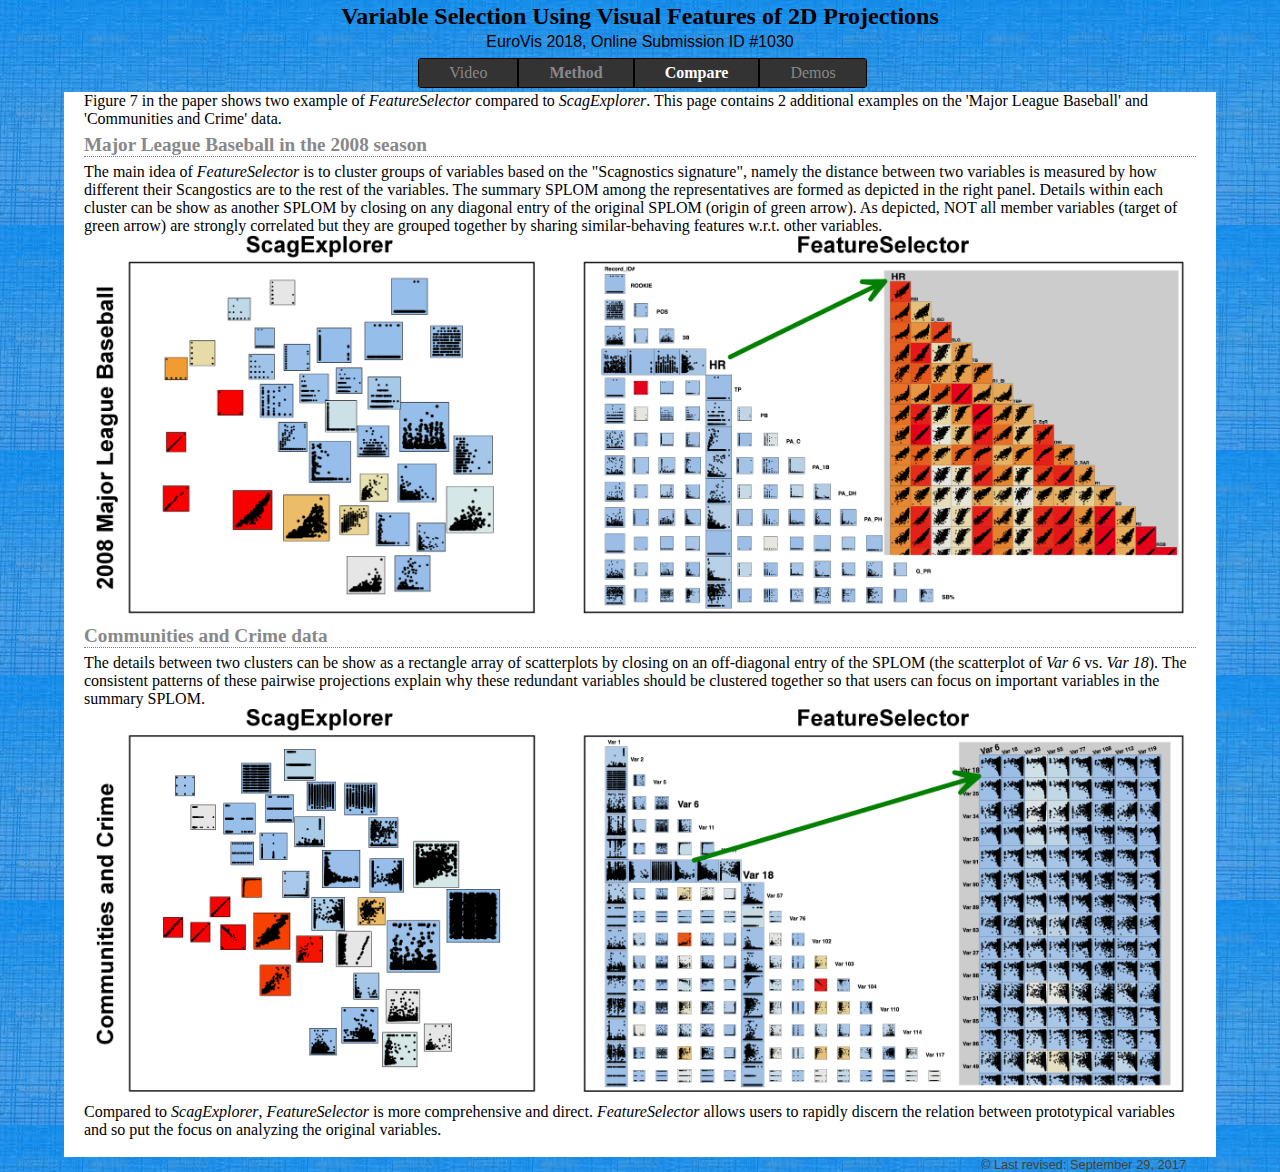
==== compare.html @ 47481838 "update" ====
<!DOCTYPE html PUBLIC "-//W3C//DTD XHTML 1.1//EN" "http://www.w3.org/TR/xhtml11/DTD/xhtml11.dtd">

<html>
<head>
<meta http-equiv="content-type" content="text/html; charset=iso-8859-1"/>
<meta name="description" content="FeatureSelector: Variable Selection Using Visual Features of 2D Projections"/>
<meta name="keywords" content="FeatureSelector,Scagnostics"/> 
<meta name="author" content="FeatureSelector"/> 
<link rel="stylesheet" type="text/css" href="styles/default.css" media="screen"/>
<link rel="shortcut icon" href="styles/FeatureSelector.png">

<title>FeatureSelector</title>
</head>

<body>

<div class="container">
	<div class="navigation">
		<h1>Variable Selection Using Visual Features of 2D Projections</h1>
		<h2>EuroVis 2018, Online Submission ID #1030 </h2>
		
		<div id="menu">
			<nav>
			  <ul>
			  <li><a href="index.html"><span style="color:#888">Video</span></a></li>
			  <li><a href="method.html"><b><span style="color:#888">Method</span></b></a></li>
			  <li><a href="compare.html"><b><span style="color:#fff">Compare</span></b></a>
			  <li><a href="demos.html"><span style="color:#888">Demos</span></a></li>  
			  </li>  
			  </ul>
			</nav>
		</div>
		
	</div>
	<div class="holder">
  	
Figure 7 in the paper shows two example of <i>FeatureSelector</i> compared to <i>ScagExplorer</i>. This page contains 2 additional examples on the 'Major League Baseball' and 'Communities and Crime' data.

<h3>Major League Baseball in the 2008 season</h3>
The main idea of <i>FeatureSelector</i> is to cluster groups of variables based on the "Scagnostics signature", namely the distance between two variables is measured by how different their Scangostics are to the rest of the variables. The summary SPLOM among the representatives are formed as depicted in the right panel. Details within each cluster can be show as another SPLOM by closing on any diagonal entry of the original SPLOM (origin of green arrow). As depicted, NOT all member variables (target of green arrow) are strongly correlated but they are grouped together by sharing similar-behaving features w.r.t. other variables.

<center><img src="figures/Figure9d.png" width="98%" alt="DycomDetector" /></center>

<h3>Communities and Crime data</h3>
The details between two clusters can be show as a rectangle array of scatterplots by closing on an off-diagonal entry of the SPLOM (the scatterplot of <i>Var 6</i> vs. <i>Var 18</i>). The consistent patterns of these pairwise projections explain why these redundant variables should be clustered together so that users can focus on important variables in the summary SPLOM.

<center><img src="figures/Figure9c.png" width="98%" alt="DycomDetector" /></center>

Compared to <i>ScagExplorer</i>, <i>FeatureSelector</i> is more comprehensive and direct. <i>FeatureSelector</i> allows users to rapidly discern the relation between prototypical variables and so put the focus on analyzing the original variables. <br><br>

	
</div>

<div class="footer">
		<span class="right">&copy; Last revised: September 29, 2017</span>
		<div class="clearer"><span></span></div>
	</div>
</div>
</body>
</html>
---- styles/default.css ----
/*
Template name: Twilight
Template URI: http://templates.arcsin.se/twilight-website-template/
Release date: 2006-11-21
Description: A dark and mysterious single column template.
Author: Viktor Persson
Author URI: http://arcsin.se/

This template is licensed under a Creative Commons Attribution 2.5 License:
http://templates.arcsin.se/license/
*/

/* standard elements */

body {
	background: #000 url(./pattern4.jpeg) repeat;
    color: #000;
	margin: 0;
    width: 100%; 
    height: 100%;
    overflow: visible;
}

h1 {
    font-size: 1.5em;
	margin-top: 3px;
    margin-bottom: 2px;
	padding-top: 0px;
    padding-bottom: 0px;
    color: #000;
	text-align: center;
}

h2 {
    font-size: 1.0em;
    margin-top: 3px;
	margin-bottom: 2px;
	color: #000;
	padding-top: 0px;
    padding-left: 0px;
    text-align: center;
    font: normal 100% "sans-serif",sans-serif;
}

h3 {
    font-size: 1.2em;
	margin-bottom: 6px;
    margin-top: 1px;
    padding-top: 5px;
    color: #888;
	border-bottom: 1px dotted rgba(110, 110, 110, 0.9);
}

h4 {
    font-size: 1.1em;
    margin-bottom: 6px;
    margin-top: 1px;
    padding-top: 5px;
    color: #888;
}

ol {
    margin-top: 5px;
    margin-bottom: 10px;
    margin-left: 6px;
    overflow: hidden;
}

ul {
    margin-top: 5px;
    margin-bottom: 0px;
    margin-left: 5px;
    overflow: hidden;
}


a {
    color: #008;
    text-decoration: none;
}

a:hover {color: #44F;
    text-decoration: underline;
}


nav {
    color: #000;
    font-size: 16px;  
    text-align: center;
}

nav ul {
    background: #333; 
    padding: 0 0 0px;
    list-style: none;
    position: relative;
    display: inline-table;
    border-radius: 4px;
}
    
nav ul li {
    float: left;
    border: 1px solid;
}
nav ul li:hover {
    background: #cce2ff;
}

nav ul li a {
    display: block; padding: 5px 30px;
}
        
   
        
        
.container {
	margin: 0 auto;
	width: 90%;
}


/* holders */
.holder {
	padding: 15 15 15 15px;
	background: #fff;
	padding-bottom: 0px;
	padding-left: 20px;
	padding-right: 20px;
	 font-weight: normal;
    
}


.footer {
	clear: both;
	height: 0px;
}


/* footer */
.footer {
	border-bottom: 1px;
	background-position: left bottom;
	color: #776;
	font-size: 0.8em;
	padding: 0px 30px 0;
}
.footer .right, .footer .right a {color: #443;}
.footer .right a:hover {color: #665;}

/* floats */
.left {float: left;}
.right {float: right;
	font: normal 100% "Lucida Sans Unicode",sans-serif;
	}
.clearer {clear: both;}
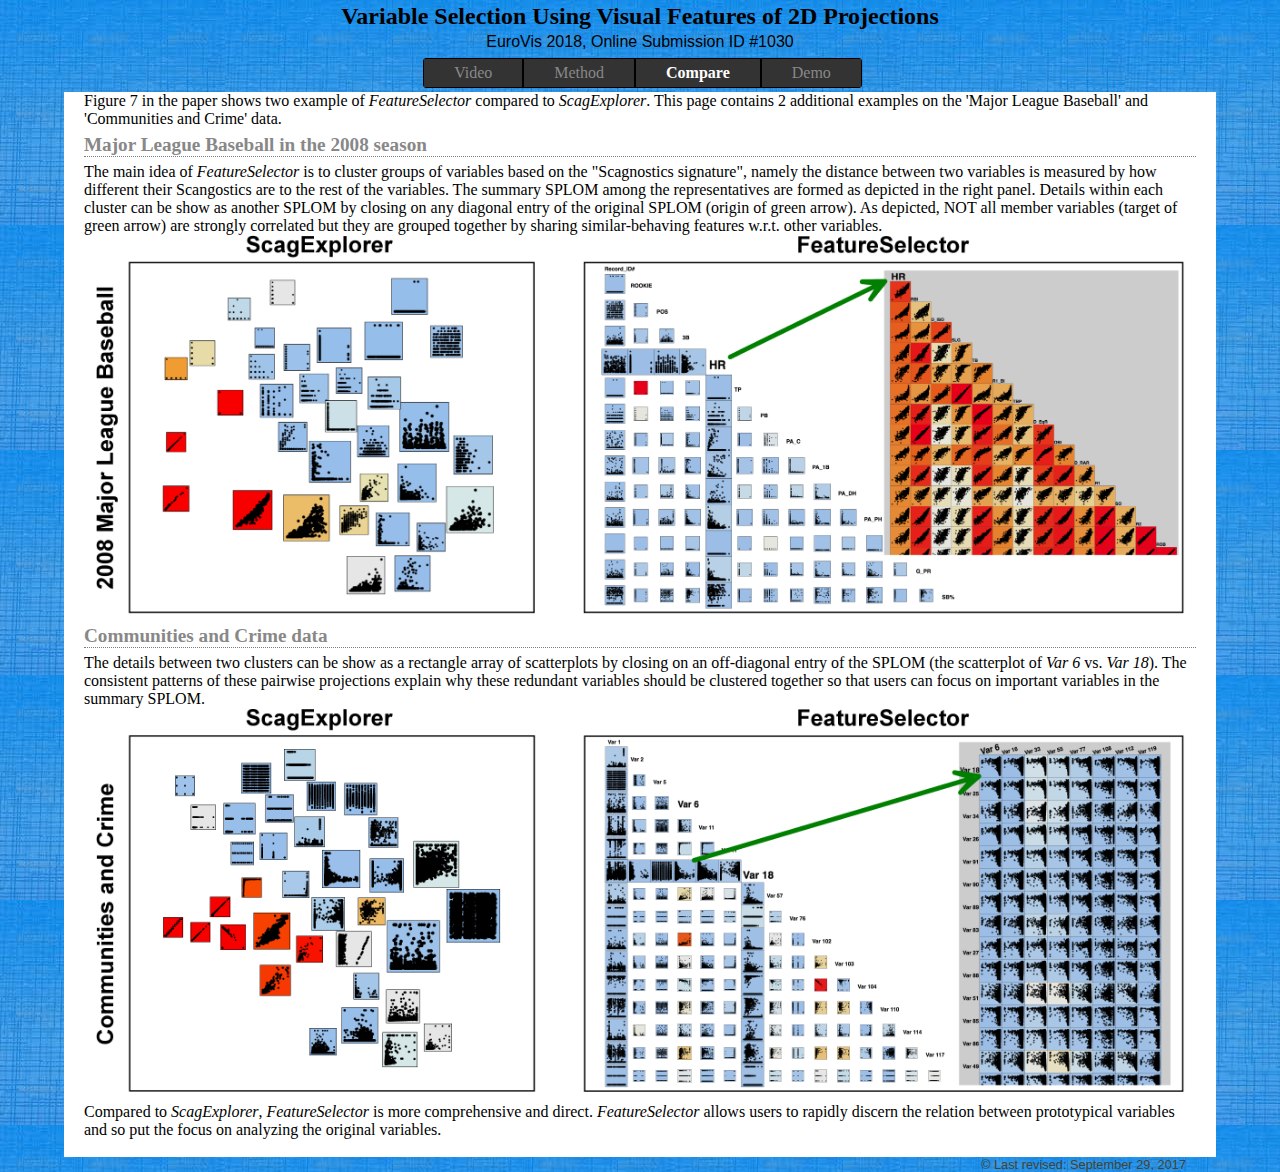
==== commit 31a9d7aa: "update" ====
--- a/compare.html
+++ b/compare.html
@@ -23,9 +23,9 @@
 			<nav>
 			  <ul>
 			  <li><a href="index.html"><span style="color:#888">Video</span></a></li>
-			  <li><a href="method.html"><b><span style="color:#888">Method</span></b></a></li>
+			  <li><a href="method.html"><span style="color:#888">Method</span></a></li>
 			  <li><a href="compare.html"><b><span style="color:#fff">Compare</span></b></a>
-			  <li><a href="demos.html"><span style="color:#888">Demos</span></a></li>  
+			  <li><a href="demos.html"><span style="color:#888">Demo</span></a></li>  
 			  </li>  
 			  </ul>
 			</nav>
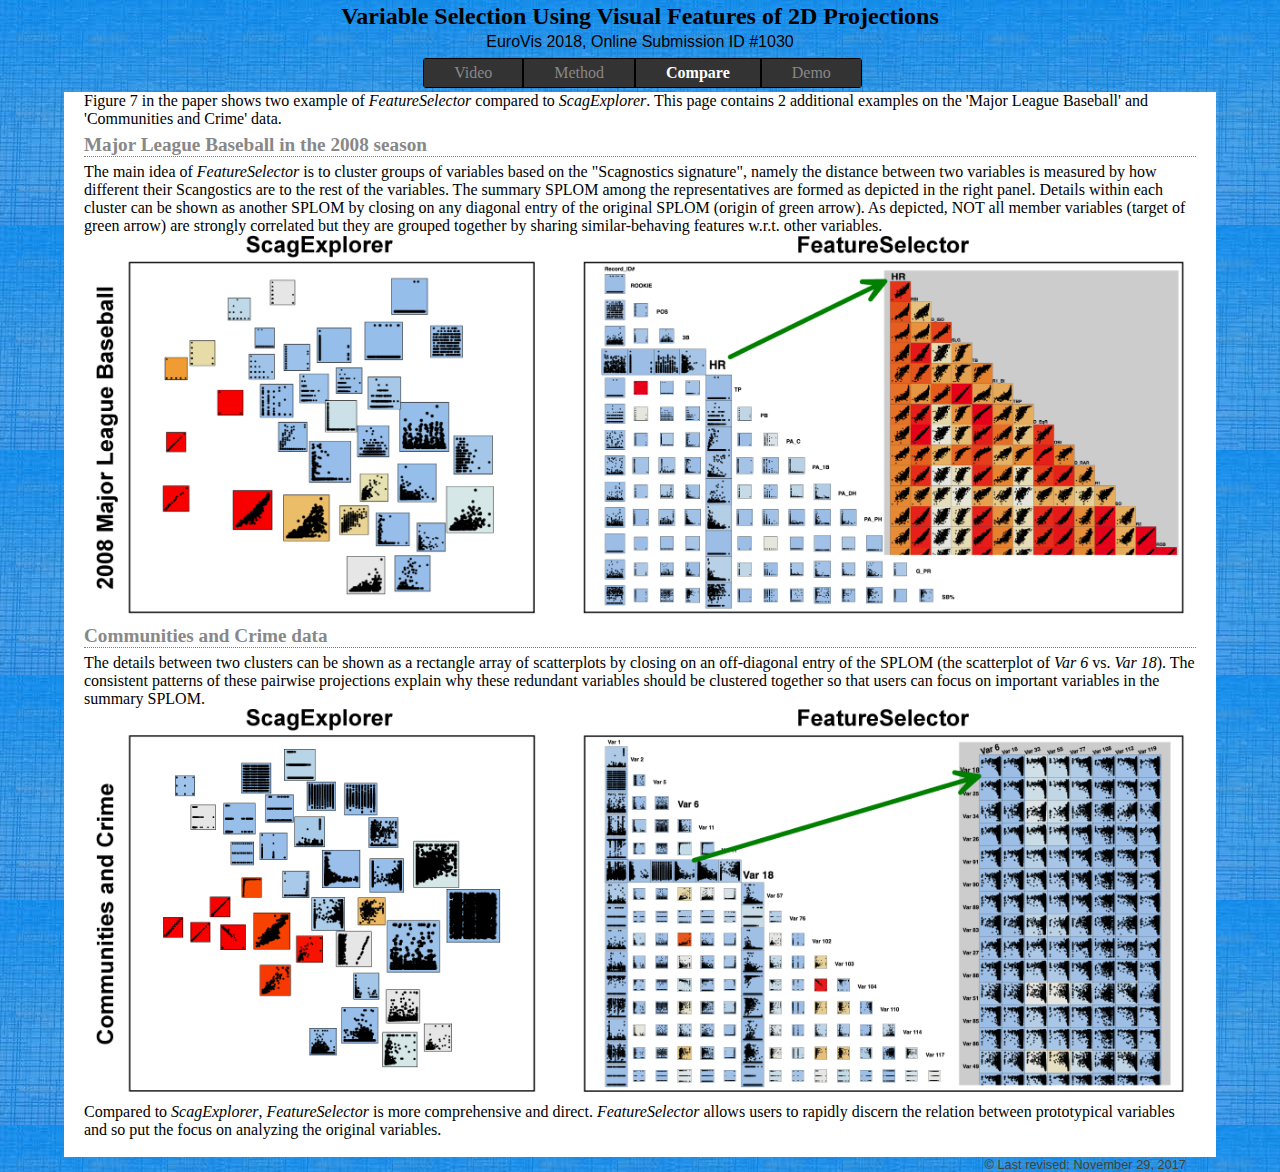
==== commit 175a279c: "update" ====
--- a/compare.html
+++ b/compare.html
@@ -37,12 +37,12 @@
 Figure 7 in the paper shows two example of <i>FeatureSelector</i> compared to <i>ScagExplorer</i>. This page contains 2 additional examples on the 'Major League Baseball' and 'Communities and Crime' data.
 
 <h3>Major League Baseball in the 2008 season</h3>
-The main idea of <i>FeatureSelector</i> is to cluster groups of variables based on the "Scagnostics signature", namely the distance between two variables is measured by how different their Scangostics are to the rest of the variables. The summary SPLOM among the representatives are formed as depicted in the right panel. Details within each cluster can be show as another SPLOM by closing on any diagonal entry of the original SPLOM (origin of green arrow). As depicted, NOT all member variables (target of green arrow) are strongly correlated but they are grouped together by sharing similar-behaving features w.r.t. other variables.
+The main idea of <i>FeatureSelector</i> is to cluster groups of variables based on the "Scagnostics signature", namely the distance between two variables is measured by how different their Scangostics are to the rest of the variables. The summary SPLOM among the representatives are formed as depicted in the right panel. Details within each cluster can be shown as another SPLOM by closing on any diagonal entry of the original SPLOM (origin of green arrow). As depicted, NOT all member variables (target of green arrow) are strongly correlated but they are grouped together by sharing similar-behaving features w.r.t. other variables.
 
 <center><img src="figures/Figure9d.png" width="98%" alt="DycomDetector" /></center>
 
 <h3>Communities and Crime data</h3>
-The details between two clusters can be show as a rectangle array of scatterplots by closing on an off-diagonal entry of the SPLOM (the scatterplot of <i>Var 6</i> vs. <i>Var 18</i>). The consistent patterns of these pairwise projections explain why these redundant variables should be clustered together so that users can focus on important variables in the summary SPLOM.
+The details between two clusters can be shown as a rectangle array of scatterplots by closing on an off-diagonal entry of the SPLOM (the scatterplot of <i>Var 6</i> vs. <i>Var 18</i>). The consistent patterns of these pairwise projections explain why these redundant variables should be clustered together so that users can focus on important variables in the summary SPLOM.
 
 <center><img src="figures/Figure9c.png" width="98%" alt="DycomDetector" /></center>
 
@@ -52,7 +52,7 @@
 </div>
 
 <div class="footer">
-		<span class="right">&copy; Last revised: September 29, 2017</span>
+		<span class="right">&copy; Last revised: November 29, 2017</span>
 		<div class="clearer"><span></span></div>
 	</div>
 </div>
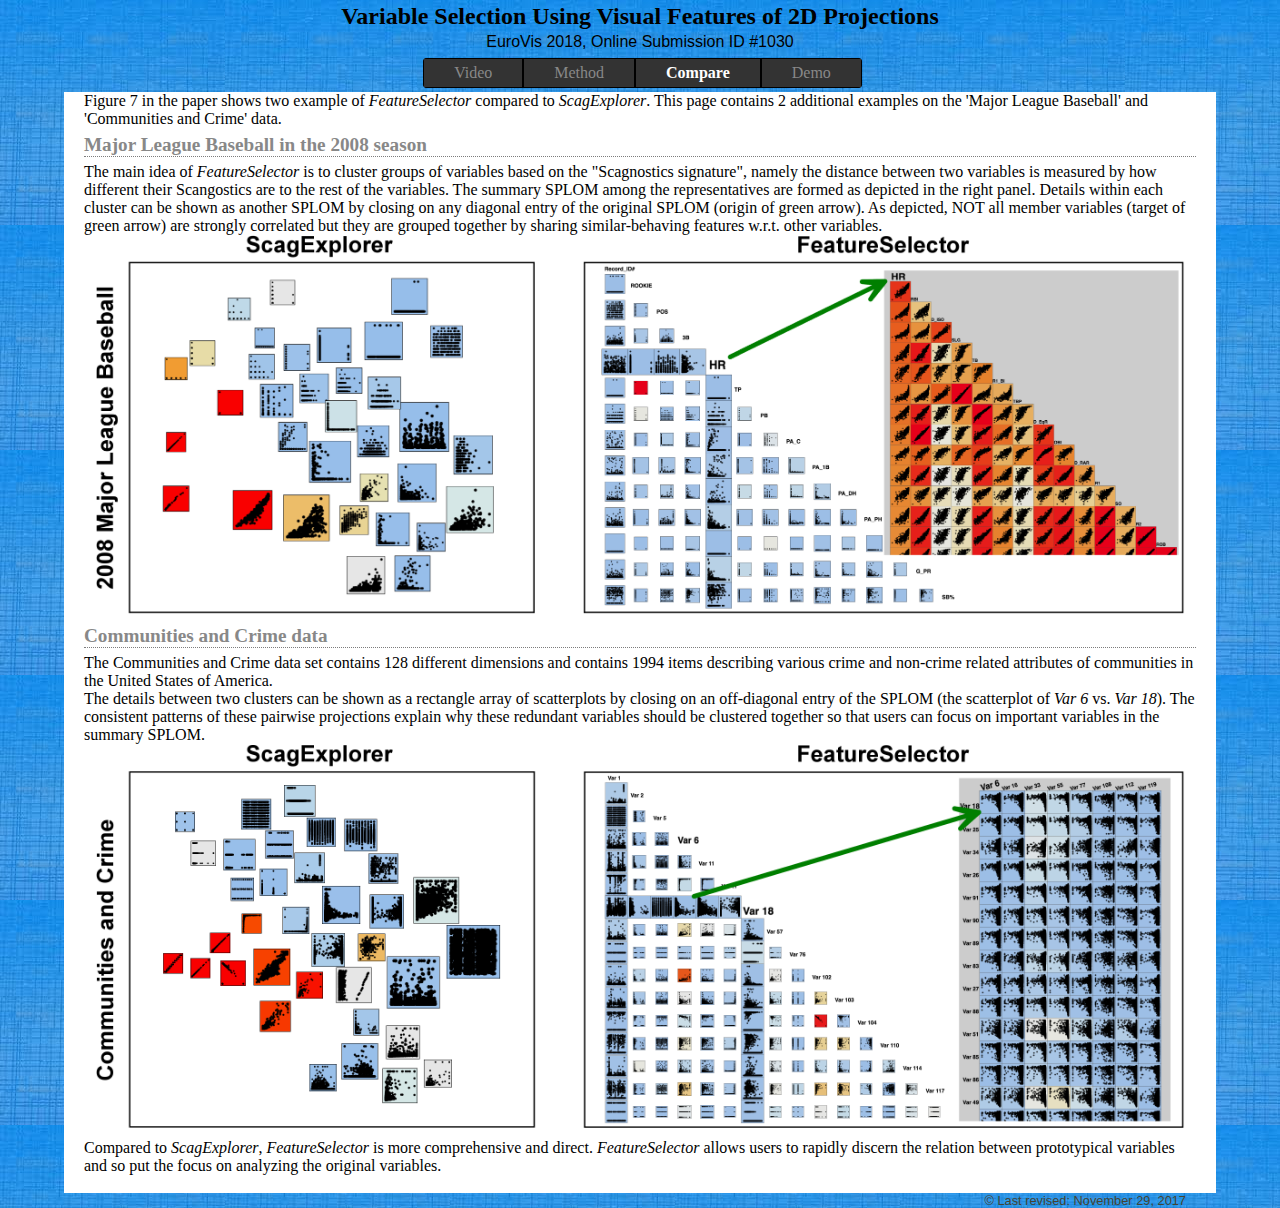
==== commit e15f0e13: "update" ====
--- a/compare.html
+++ b/compare.html
@@ -42,6 +42,9 @@
 <center><img src="figures/Figure9d.png" width="98%" alt="DycomDetector" /></center>
 
 <h3>Communities and Crime data</h3>
+The Communities and Crime data set contains 128 different dimensions and contains 1994 items describing various crime and non-crime related attributes of communities in the United States of
+America.<br> 
+
 The details between two clusters can be shown as a rectangle array of scatterplots by closing on an off-diagonal entry of the SPLOM (the scatterplot of <i>Var 6</i> vs. <i>Var 18</i>). The consistent patterns of these pairwise projections explain why these redundant variables should be clustered together so that users can focus on important variables in the summary SPLOM.
 
 <center><img src="figures/Figure9c.png" width="98%" alt="DycomDetector" /></center>
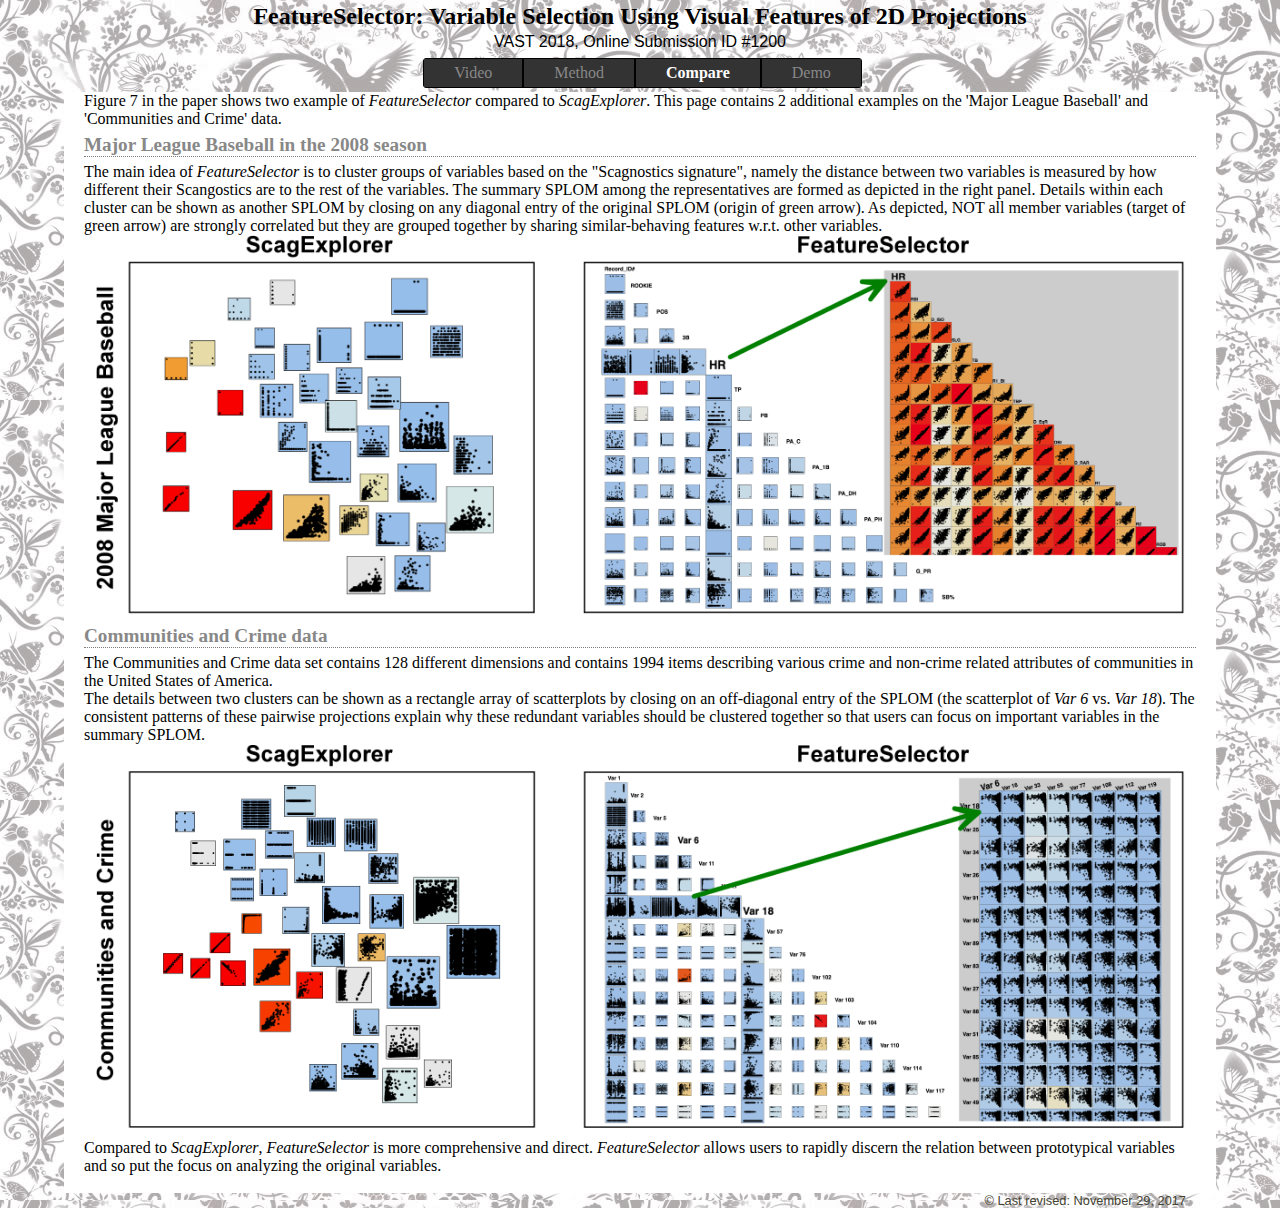
==== commit de16eabc: "update" ====
--- a/compare.html
+++ b/compare.html
@@ -16,8 +16,8 @@
 
 <div class="container">
 	<div class="navigation">
-		<h1>Variable Selection Using Visual Features of 2D Projections</h1>
-		<h2>EuroVis 2018, Online Submission ID #1030 </h2>
+		<h1>FeatureSelector: Variable Selection Using Visual Features of 2D Projections</h1>
+		<h2>VAST 2018, Online Submission ID #1200 </h2>
 		
 		<div id="menu">
 			<nav>
--- a/styles/default.css
+++ b/styles/default.css
@@ -13,7 +13,7 @@
 /* standard elements */
 
 body {
-	background: #000 url(./pattern4.jpeg) repeat;
+	background: #000 url(./pattern2.jpg) repeat;
     color: #000;
 	margin: 0;
     width: 100%; 
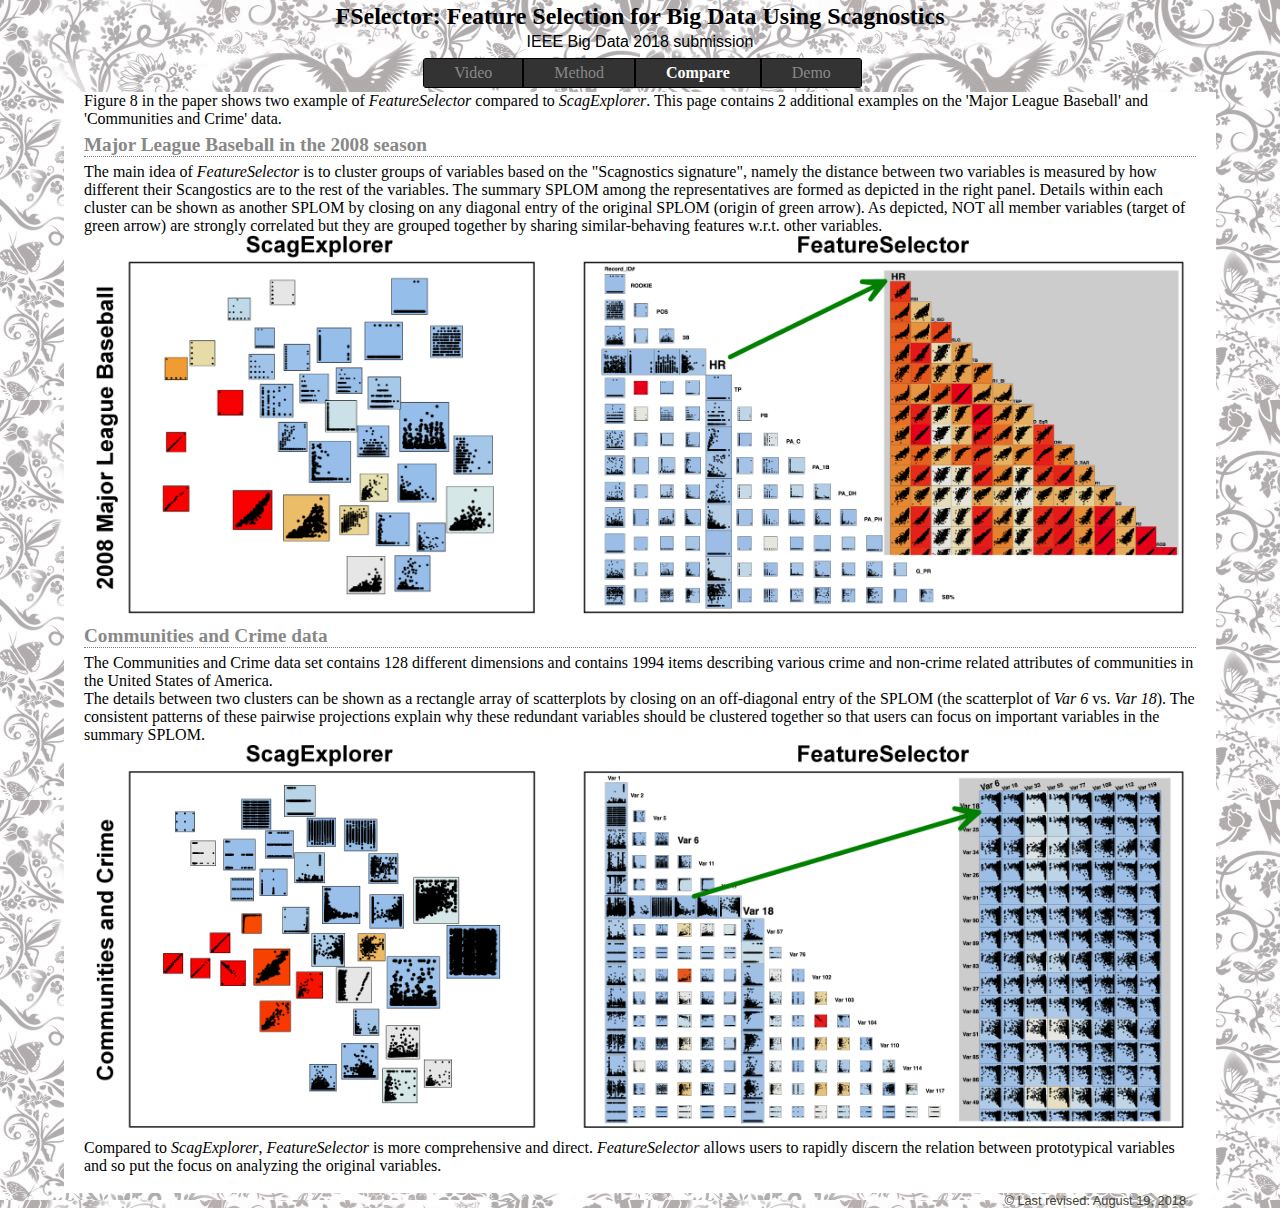
==== commit 3c214fb9: "update readme" ====
--- a/compare.html
+++ b/compare.html
@@ -16,8 +16,8 @@
 
 <div class="container">
 	<div class="navigation">
-		<h1>FeatureSelector: Variable Selection Using Visual Features of 2D Projections</h1>
-		<h2>VAST 2018, Online Submission ID #1200 </h2>
+		<h1>FSelector: Feature Selection for Big Data Using Scagnostics</h1>
+		<h2>IEEE Big Data 2018 submission</h2>
 		
 		<div id="menu">
 			<nav>
@@ -34,7 +34,7 @@
 	</div>
 	<div class="holder">
   	
-Figure 7 in the paper shows two example of <i>FeatureSelector</i> compared to <i>ScagExplorer</i>. This page contains 2 additional examples on the 'Major League Baseball' and 'Communities and Crime' data.
+Figure 8 in the paper shows two example of <i>FeatureSelector</i> compared to <i>ScagExplorer</i>. This page contains 2 additional examples on the 'Major League Baseball' and 'Communities and Crime' data.
 
 <h3>Major League Baseball in the 2008 season</h3>
 The main idea of <i>FeatureSelector</i> is to cluster groups of variables based on the "Scagnostics signature", namely the distance between two variables is measured by how different their Scangostics are to the rest of the variables. The summary SPLOM among the representatives are formed as depicted in the right panel. Details within each cluster can be shown as another SPLOM by closing on any diagonal entry of the original SPLOM (origin of green arrow). As depicted, NOT all member variables (target of green arrow) are strongly correlated but they are grouped together by sharing similar-behaving features w.r.t. other variables.
@@ -55,7 +55,7 @@
 </div>
 
 <div class="footer">
-		<span class="right">&copy; Last revised: November 29, 2017</span>
+		<span class="right">&copy; Last revised: August 19, 2018</span>
 		<div class="clearer"><span></span></div>
 	</div>
 </div>
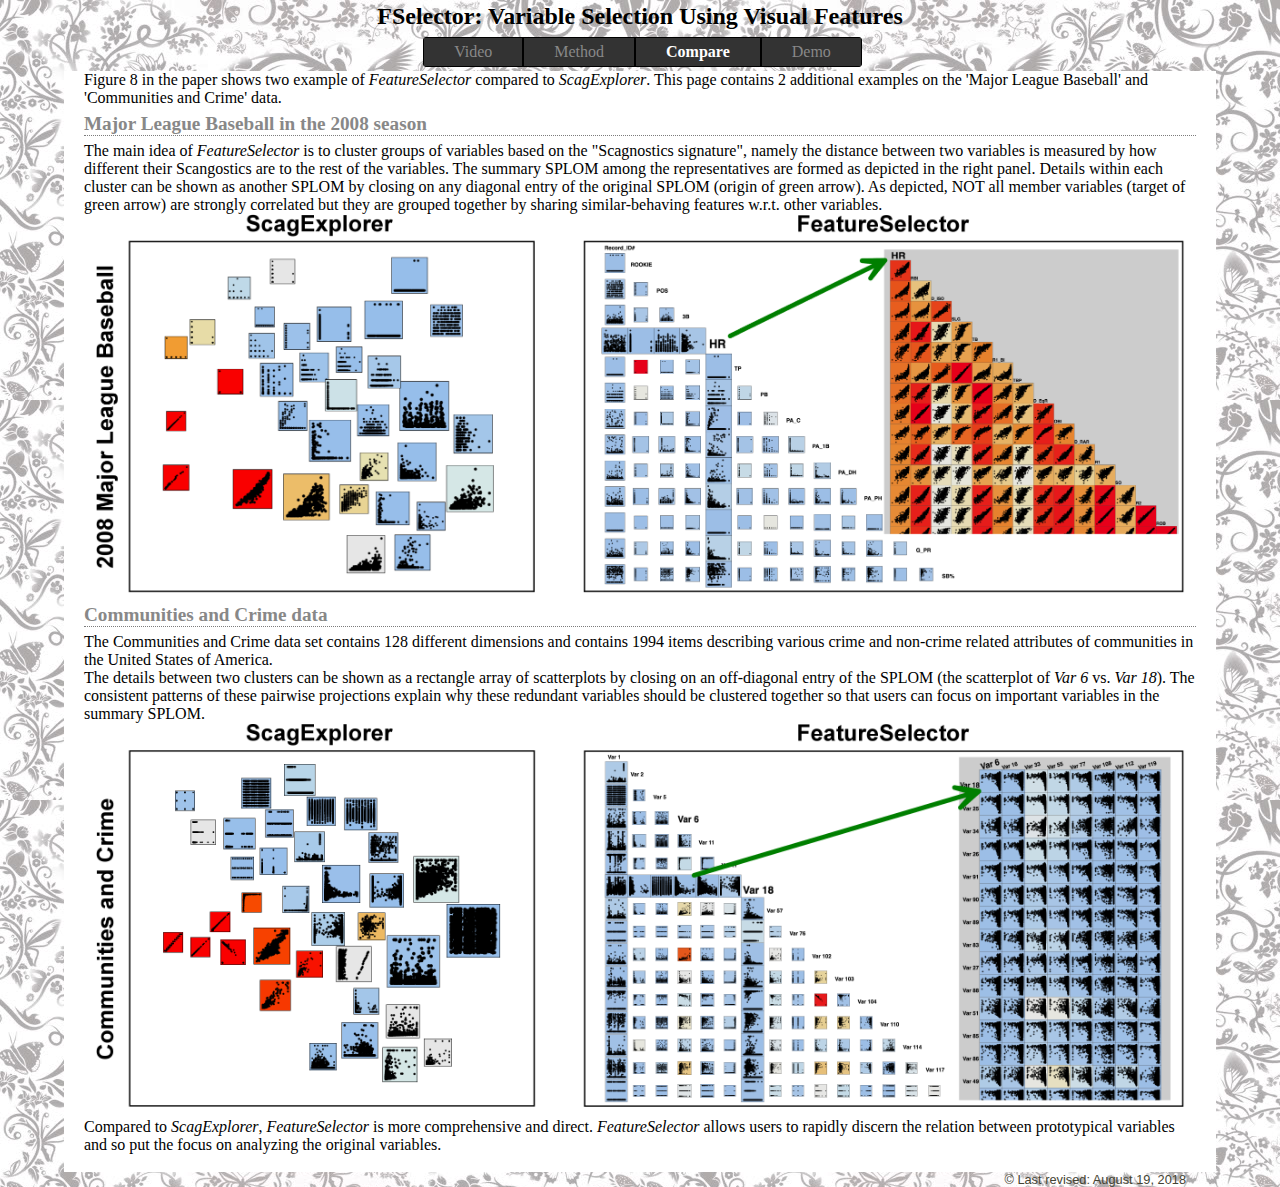
==== commit 172a7643: "update" ====
--- a/compare.html
+++ b/compare.html
@@ -16,8 +16,7 @@
 
 <div class="container">
 	<div class="navigation">
-		<h1>FSelector: Feature Selection for Big Data Using Scagnostics</h1>
-		<h2>IEEE Big Data 2018 submission</h2>
+		<h1>FSelector: Variable Selection Using Visual Features</h1>
 		
 		<div id="menu">
 			<nav>
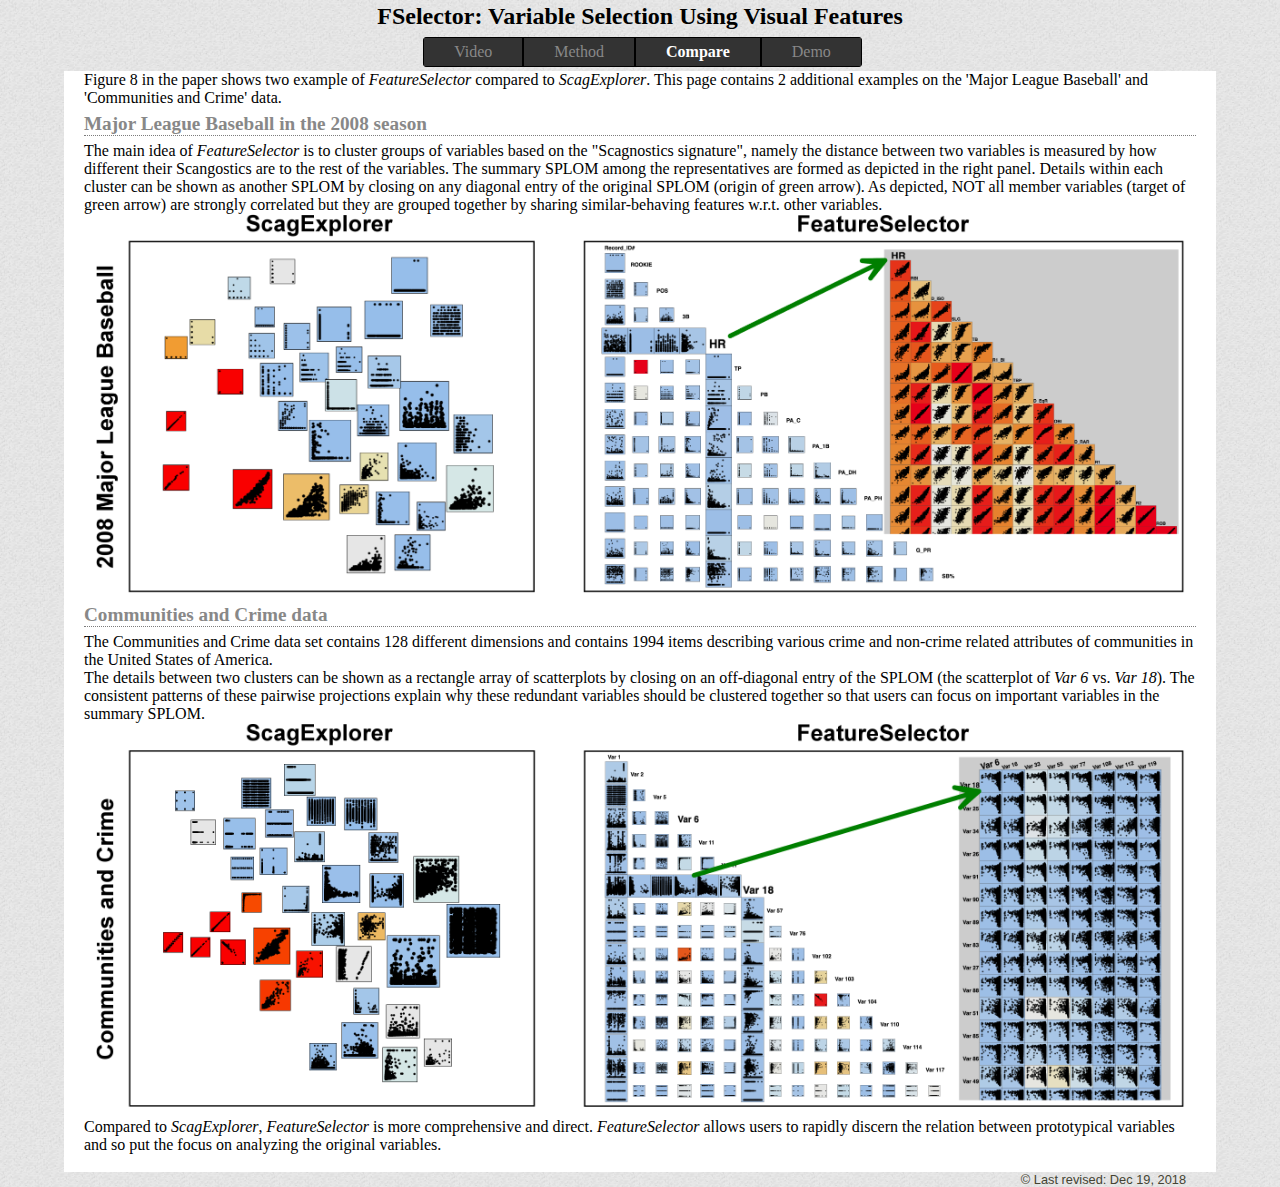
==== commit 66f8c7ea: "update" ====
--- a/compare.html
+++ b/compare.html
@@ -54,7 +54,7 @@
 </div>
 
 <div class="footer">
-		<span class="right">&copy; Last revised: August 19, 2018</span>
+		<span class="right">&copy; Last revised: Dec 19, 2018</span>
 		<div class="clearer"><span></span></div>
 	</div>
 </div>
--- a/styles/default.css
+++ b/styles/default.css
@@ -13,7 +13,7 @@
 /* standard elements */
 
 body {
-	background: #000 url(./pattern2.jpg) repeat;
+	background: #000 url(./pattern.png) repeat;
     color: #000;
 	margin: 0;
     width: 100%; 
